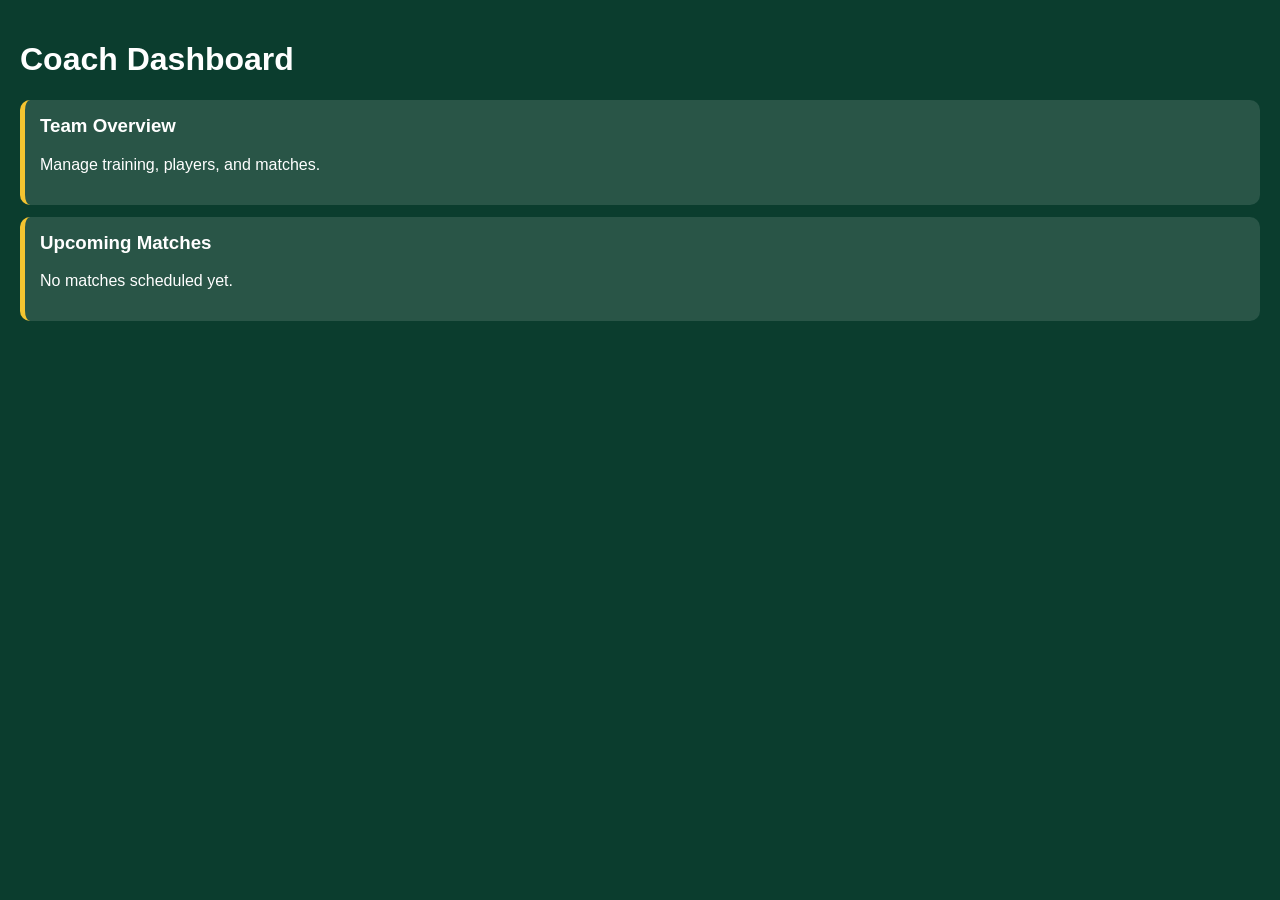
==== Sports portal/dashboard.coach.html @ 85475f56 "fix the dashboard" ====
<!DOCTYPE html>
<html>
<head>
    <title>Coach Dashboard</title>
    <link rel="stylesheet" href="styles.css">
</head>
<body>

<div class="dashboard">
    <h1>Coach Dashboard</h1>

    <div class="card">
        <h3>Team Overview</h3>
        <p>Manage training, players, and matches.</p>
    </div>

    <div class="card">
        <h3>Upcoming Matches</h3>
        <p>No matches scheduled yet.</p>
    </div>

</div>

</body>
</html>
---- Sports portal/styles.css ----
body {
    margin: 0;
    font-family: Arial, sans-serif;
    background: #0b3d2e; /* cricket field green */
    color: white;
}


.logo {
    width: 90px;
    height: auto;
    margin-bottom: 10px;
}


.login-container {
    width: 340px;
    margin: 100px auto;
    padding: 25px;
    background: rgba(255, 255, 255, 0.1);
    backdrop-filter: blur(8px);
    text-align: center;
    border-radius: 12px;
    box-shadow: 0 6px 20px rgba(0,0,0,0.3);
}

.login-container h2 {
    margin-bottom: 15px;
    color: #ffffff;
}

input, select {
    width: 90%;
    padding: 10px;
    margin: 10px 0;
    border: none;
    border-radius: 6px;
}

button {
    width: 95%;
    padding: 10px;
    background: #f4c430; /* cricket yellow */
    border: none;
    border-radius: 6px;
    font-weight: bold;
    cursor: pointer;
}

button:hover {
    background: #ffdb63;
}


.navbar {
    background: #1e3a8a; /* cricket blue */
    padding: 12px 20px;
    display: flex;
    align-items: center;
    justify-content: space-between;
}

.navbar h1 {
    margin: 0;
    font-size: 18px;
}


.dashboard {
    padding: 20px;
}

.card {
    background: rgba(255, 255, 255, 0.12);
    padding: 15px;
    margin: 12px 0;
    border-radius: 10px;
    border-left: 5px solid #f4c430; /* yellow accent */
}

.card h3 {
    margin-top: 0;
    color: #ffffff;
}


.role-badge {
    display: inline-block;
    padding: 5px 10px;
    background: #f4c430;
    color: black;
    border-radius: 5px;
    font-size: 12px;
    font-weight: bold;
}
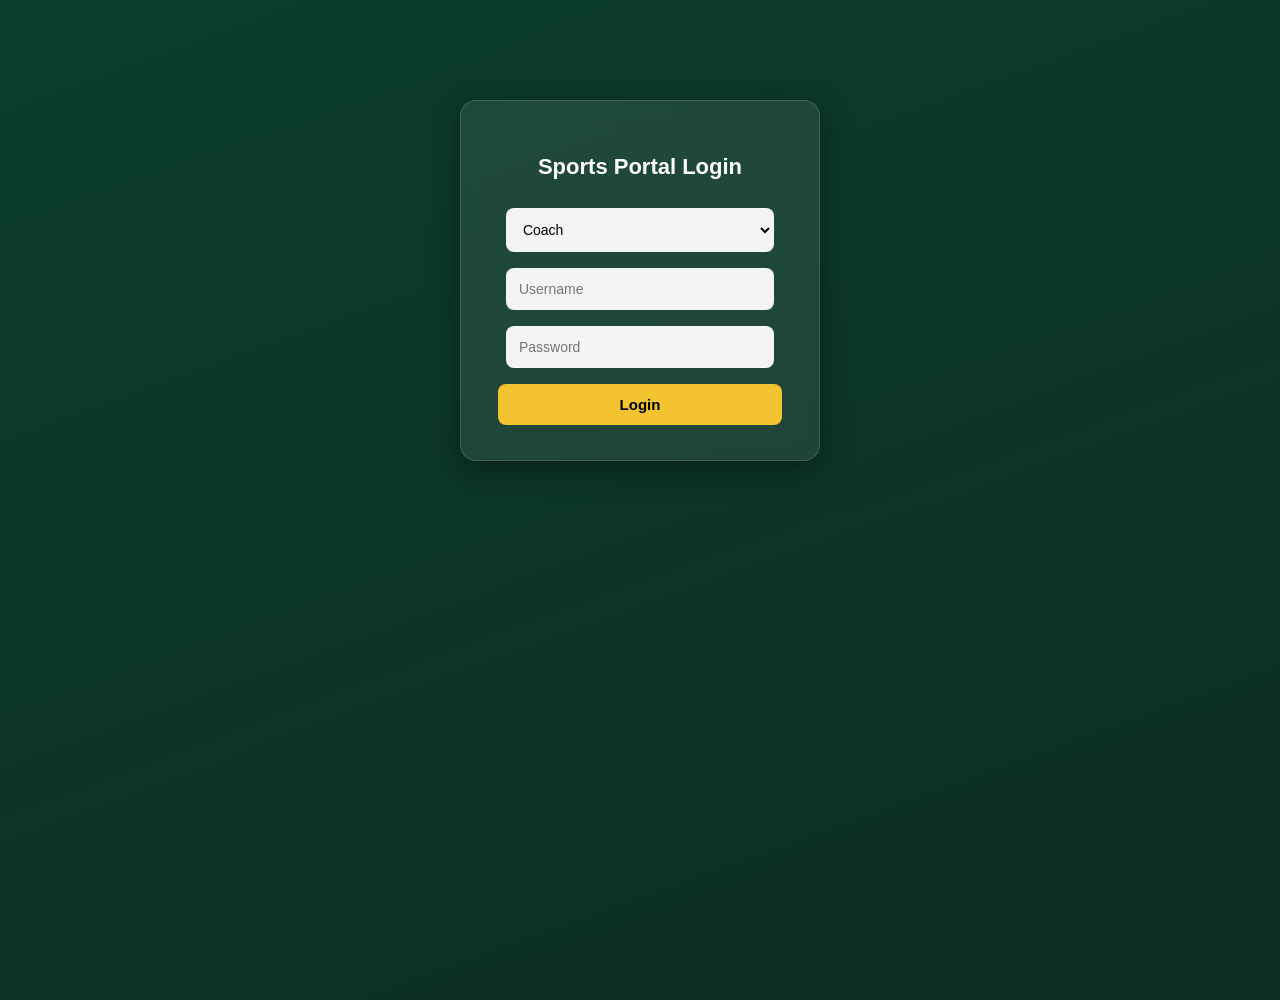
==== commit cbe7d852: "Change the dashboard for coach" ====
--- a/Sports portal/dashboard.coach.html
+++ b/Sports portal/dashboard.coach.html
@@ -6,20 +6,73 @@
 </head>
 <body>
 
+<div class="navbar">
+    <h1>🏏 Sports Portal</h1>
+    <div class="nav-right">
+        <span id="username-label"></span>
+        <span id="role-badge" class="role-badge"></span>
+        <button onclick="logout()">Logout</button>
+    </div>
+</div>
+
 <div class="dashboard">
     <h1>Coach Dashboard</h1>
 
+    <!-- Upcoming Matches -->
     <div class="card">
-        <h3>Team Overview</h3>
-        <p>Manage training, players, and matches.</p>
+        <h3>Upcoming Matches</h3>
+        <div id="matches-list"></div>
+
+        <hr style="border-color: rgba(255,255,255,0.15); margin: 16px 0;">
+
+        <h3>Add New Match</h3>
+        <input type="text" id="new-opponent" placeholder="Opponent team">
+        <input type="date" id="new-date">
+        <input type="text" id="new-venue" placeholder="Venue">
+        <button onclick="addMatch()">Add Match</button>
     </div>
 
+    <!-- Team Roster -->
     <div class="card">
-        <h3>Upcoming Matches</h3>
-        <p>No matches scheduled yet.</p>
+        <h3>Team Roster</h3>
+        <div id="roster-list"></div>
+
+        <hr style="border-color: rgba(255,255,255,0.15); margin: 16px 0;">
+
+        <h3>Add New Player</h3>
+        <input type="text" id="new-player-name" placeholder="Player name">
+        <button onclick="addPlayer()">Add Player</button>
+    </div>
+
+    <!-- Fees -->
+    <div class="card">
+        <h3>Fees Management</h3>
+        <div id="fees-list"></div>
+    </div>
+
+    <!-- Announcements -->
+    <div class="card">
+        <h3>Announcements</h3>
+        <div id="announcements-list"></div>
+
+        <hr style="border-color: rgba(255,255,255,0.15); margin: 16px 0;">
+
+        <h3>Post Announcement</h3>
+        <input type="text" id="new-announcement" placeholder="Write an announcement...">
+        <button onclick="postAnnouncement()">Post</button>
     </div>
 
 </div>
 
+<script src="script.js"></script>
+<script>
+    requireLogin("coach");
+    renderNavbar();
+    renderMatches();
+    renderRoster();
+    renderFeesCoach();
+    renderAnnouncements();
+</script>
+
 </body>
 </html>
--- a/Sports portal/styles.css
+++ b/Sports portal/styles.css
@@ -1,95 +1,173 @@
+/* ===== Base ===== */
+* {
+    box-sizing: border-box;
+}
+
 body {
     margin: 0;
-    font-family: Arial, sans-serif;
-    background: #0b3d2e; /* cricket field green */
+    font-family: 'Segoe UI', Arial, sans-serif;
+    background: linear-gradient(160deg, #0b3d2e 0%, #0d2e22 100%);
     color: white;
+    min-height: 100vh;
 }
 
-
+/* ===== Logo ===== */
 .logo {
-    width: 90px;
+    width: 100px;
     height: auto;
-    margin-bottom: 10px;
+    margin-bottom: 12px;
+    filter: drop-shadow(0 4px 8px rgba(0,0,0,0.3));
 }
 
+/* ===== Landing / Login Container ===== */
+.login-container {
+    width: 360px;
+    margin: 100px auto;
+    padding: 35px 30px;
+    background: rgba(255, 255, 255, 0.08);
+    backdrop-filter: blur(10px);
+    text-align: center;
+    border-radius: 16px;
+    border: 1px solid rgba(255, 255, 255, 0.15);
+    box-shadow: 0 8px 30px rgba(0,0,0,0.4);
+}
 
-.login-container {
-    width: 340px;
-    margin: 100px auto;
-    padding: 25px;
-    background: rgba(255, 255, 255, 0.1);
-    backdrop-filter: blur(8px);
-    text-align: center;
-    border-radius: 12px;
-    box-shadow: 0 6px 20px rgba(0,0,0,0.3);
+.login-container h1 {
+    font-size: 28px;
+    margin: 10px 0 5px;
 }
 
 .login-container h2 {
-    margin-bottom: 15px;
+    margin-bottom: 20px;
     color: #ffffff;
+    font-size: 22px;
 }
 
+.login-container p {
+    color: rgba(255,255,255,0.75);
+    margin-bottom: 20px;
+}
+
+/* ===== Inputs ===== */
 input, select {
     width: 90%;
-    padding: 10px;
-    margin: 10px 0;
-    border: none;
-    border-radius: 6px;
+    padding: 12px;
+    margin: 8px 0;
+    border: 1px solid rgba(255,255,255,0.2);
+    border-radius: 8px;
+    background: rgba(255,255,255,0.95);
+    font-size: 14px;
+    transition: box-shadow 0.2s ease, transform 0.2s ease;
 }
 
+input:focus, select:focus {
+    outline: none;
+    box-shadow: 0 0 0 3px rgba(244, 196, 48, 0.5);
+    transform: translateY(-1px);
+}
+
+/* ===== Buttons ===== */
 button {
     width: 95%;
-    padding: 10px;
-    background: #f4c430; /* cricket yellow */
+    padding: 12px;
+    background: #f4c430;
     border: none;
-    border-radius: 6px;
+    border-radius: 8px;
     font-weight: bold;
+    font-size: 15px;
     cursor: pointer;
+    margin-top: 8px;
+    transition: background 0.2s ease, transform 0.15s ease, box-shadow 0.2s ease;
 }
 
 button:hover {
     background: #ffdb63;
+    transform: translateY(-2px);
+    box-shadow: 0 6px 16px rgba(244, 196, 48, 0.35);
 }
 
+button:active {
+    transform: translateY(0);
+}
 
+/* ===== Navbar ===== */
 .navbar {
-    background: #1e3a8a; /* cricket blue */
-    padding: 12px 20px;
+    background: #1e3a8a;
+    padding: 14px 24px;
     display: flex;
     align-items: center;
     justify-content: space-between;
+    box-shadow: 0 2px 10px rgba(0,0,0,0.3);
 }
 
 .navbar h1 {
     margin: 0;
-    font-size: 18px;
+    font-size: 20px;
 }
 
-
-.dashboard {
-    padding: 20px;
+.navbar .nav-right {
+    display: flex;
+    align-items: center;
+    gap: 14px;
 }
 
+.navbar button {
+    width: auto;
+    padding: 8px 16px;
+    margin: 0;
+    font-size: 13px;
+}
+
+/* ===== Dashboard ===== */
+.dashboard {
+    padding: 30px;
+    max-width: 900px;
+    margin: 0 auto;
+}
+
+.dashboard h1 {
+    font-size: 30px;
+    margin-bottom: 24px;
+    border-bottom: 2px solid rgba(244, 196, 48, 0.4);
+    padding-bottom: 12px;
+}
+
+/* ===== Cards ===== */
 .card {
-    background: rgba(255, 255, 255, 0.12);
-    padding: 15px;
-    margin: 12px 0;
-    border-radius: 10px;
-    border-left: 5px solid #f4c430; /* yellow accent */
+    background: rgba(255, 255, 255, 0.08);
+    padding: 20px;
+    margin: 16px 0;
+    border-radius: 12px;
+    border-left: 5px solid #f4c430;
+    box-shadow: 0 4px 14px rgba(0,0,0,0.25);
+    transition: transform 0.2s ease, box-shadow 0.2s ease;
+}
+
+.card:hover {
+    transform: translateY(-3px);
+    box-shadow: 0 8px 20px rgba(0,0,0,0.35);
 }
 
 .card h3 {
     margin-top: 0;
     color: #ffffff;
+    font-size: 18px;
 }
 
+.card p {
+    color: rgba(255,255,255,0.8);
+    margin-bottom: 0;
+    line-height: 1.5;
+}
 
+/* ===== Role Badge ===== */
 .role-badge {
     display: inline-block;
-    padding: 5px 10px;
+    padding: 6px 12px;
     background: #f4c430;
-    color: black;
-    border-radius: 5px;
+    color: #1a1a1a;
+    border-radius: 20px;
     font-size: 12px;
     font-weight: bold;
+    letter-spacing: 0.5px;
 }
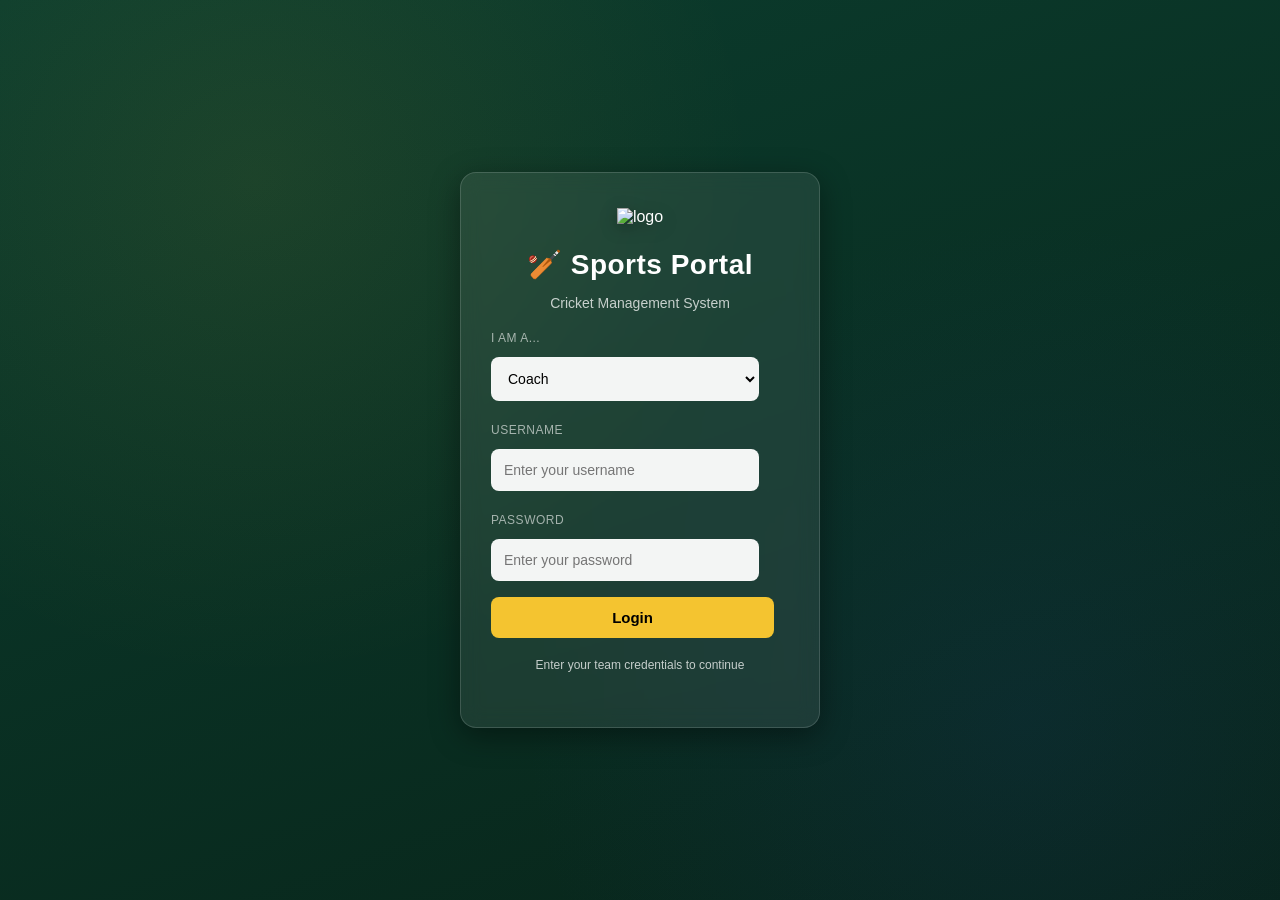
==== commit 4cda18aa: "chnage the login face" ====
--- a/Sports portal/dashboard.coach.html
+++ b/Sports portal/dashboard.coach.html
@@ -6,6 +6,7 @@
 </head>
 <body>
 
+<!-- ===== Top Bar ===== -->
 <div class="navbar">
     <h1>🏏 Sports Portal</h1>
     <div class="nav-right">
@@ -15,53 +16,126 @@
     </div>
 </div>
 
+<!-- ===== Top Tabs ===== -->
+<div class="top-tabs">
+    <button class="nav-btn" data-tab="tab-members" onclick="switchTab('tab-members')">Members</button>
+    <button class="nav-btn" data-tab="tab-photos" onclick="switchTab('tab-photos')">Photos</button>
+    <button class="nav-btn" data-tab="tab-teaminfo" onclick="switchTab('tab-teaminfo')">Team Info</button>
+    <button class="nav-btn" data-tab="tab-fees" onclick="switchTab('tab-fees')">Fees</button>
+</div>
+
 <div class="dashboard">
-    <h1>Coach Dashboard</h1>
 
-    <!-- Upcoming Matches -->
-    <div class="card">
-        <h3>Upcoming Matches</h3>
-        <div id="matches-list"></div>
-
-        <hr style="border-color: rgba(255,255,255,0.15); margin: 16px 0;">
-
-        <h3>Add New Match</h3>
-        <input type="text" id="new-opponent" placeholder="Opponent team">
-        <input type="date" id="new-date">
-        <input type="text" id="new-venue" placeholder="Venue">
-        <button onclick="addMatch()">Add Match</button>
+    <!-- ===== HOME ===== -->
+    <div id="tab-home" class="tab-panel">
+        <h1>Coach Home</h1>
+        <div class="card">
+            <h3>Team Overview</h3>
+            <p>Manage training, players, and matches from the tabs above and below.</p>
+        </div>
+        <div class="card">
+            <h3>Latest Announcements</h3>
+            <div id="announcements-list"></div>
+        </div>
     </div>
 
-    <!-- Team Roster -->
-    <div class="card">
-        <h3>Team Roster</h3>
-        <div id="roster-list"></div>
-
-        <hr style="border-color: rgba(255,255,255,0.15); margin: 16px 0;">
-
-        <h3>Add New Player</h3>
-        <input type="text" id="new-player-name" placeholder="Player name">
-        <button onclick="addPlayer()">Add Player</button>
+    <!-- ===== SCHEDULE ===== -->
+    <div id="tab-schedule" class="tab-panel" style="display:none;">
+        <h1>Schedule</h1>
+        <div class="card">
+            <h3>Upcoming Matches</h3>
+            <div id="matches-list"></div>
+            <hr>
+            <h3>Add New Match</h3>
+            <input type="text" id="new-opponent" placeholder="Opponent team">
+            <input type="date" id="new-date">
+            <input type="text" id="new-venue" placeholder="Venue">
+            <button onclick="addMatch()">Add Match</button>
+        </div>
     </div>
 
-    <!-- Fees -->
-    <div class="card">
-        <h3>Fees Management</h3>
+    <!-- ===== MESSAGES ===== -->
+    <div id="tab-messages" class="tab-panel" style="display:none;">
+        <h1>Messages</h1>
+        <div id="messages-list"></div>
+    </div>
+
+    <!-- ===== MEMBERS (coach can add/remove) ===== -->
+    <div id="tab-members" class="tab-panel" style="display:none;">
+        <h1>Members</h1>
+        <div class="card">
+            <div id="roster-list"></div>
+            <hr>
+            <h3>Add New Player</h3>
+            <input type="text" id="new-player-name" placeholder="Player name">
+            <button onclick="addPlayer()">Add Player</button>
+        </div>
+    </div>
+
+    <!-- ===== PHOTOS ===== -->
+    <div id="tab-photos" class="tab-panel" style="display:none;">
+        <h1>Photos</h1>
+        <div class="card"><p>No photos uploaded yet.</p></div>
+    </div>
+
+    <!-- ===== TEAM INFO ===== -->
+    <div id="tab-teaminfo" class="tab-panel" style="display:none;">
+        <h1>Team Info</h1>
+        <div class="card">
+            <h3>Senior Cricket Squad</h3>
+            <p>Home Ground: Central Oval</p>
+            <p>Training: Tuesdays & Thursdays, 5:30 PM</p>
+        </div>
+    </div>
+
+    <!-- ===== FEES (coach can toggle) ===== -->
+    <div id="tab-fees" class="tab-panel" style="display:none;">
+        <h1>Fees Management</h1>
         <div id="fees-list"></div>
     </div>
 
-    <!-- Announcements -->
-    <div class="card">
-        <h3>Announcements</h3>
-        <div id="announcements-list"></div>
-
-        <hr style="border-color: rgba(255,255,255,0.15); margin: 16px 0;">
-
-        <h3>Post Announcement</h3>
-        <input type="text" id="new-announcement" placeholder="Write an announcement...">
-        <button onclick="postAnnouncement()">Post</button>
+    <!-- ===== ANNOUNCEMENTS (posting lives on Home + here for convenience) ===== -->
+    <div id="tab-announcements" class="tab-panel" style="display:none;">
+        <h1>Post Announcement</h1>
+        <div class="card">
+            <input type="text" id="new-announcement" placeholder="Write an announcement...">
+            <button onclick="postAnnouncement()">Post</button>
+        </div>
     </div>
 
+    <!-- ===== PROFILE (You) ===== -->
+    <div id="tab-profile" class="tab-panel" style="display:none;">
+        <h1>Profile</h1>
+        <div class="card">
+            <h3>Coach Account</h3>
+            <p id="username-label-2"></p>
+        </div>
+        <div class="card">
+            <h3>Help & Support</h3>
+            <button onclick="switchTab('tab-help')">About, Help & Logout</button>
+        </div>
+    </div>
+
+    <!-- ===== HELP & SUPPORT ===== -->
+    <div id="tab-help" class="tab-panel" style="display:none;">
+        <h1>Help & Support</h1>
+        <div class="card">
+            <h3>About App</h3>
+            <p>Sports Portal — Cricket Management System. Built as a Year 12 Software Engineering major project.</p>
+        </div>
+        <div class="card">
+            <button onclick="logout()">Log Out</button>
+        </div>
+    </div>
+
+</div>
+
+<!-- ===== Bottom Nav ===== -->
+<div class="bottom-nav">
+    <button class="nav-btn active" data-tab="tab-home" onclick="switchTab('tab-home')">Home</button>
+    <button class="nav-btn" data-tab="tab-schedule" onclick="switchTab('tab-schedule')">Schedule</button>
+    <button class="nav-btn" data-tab="tab-messages" onclick="switchTab('tab-messages')">Messages</button>
+    <button class="nav-btn" data-tab="tab-profile" onclick="switchTab('tab-profile')">You</button>
 </div>
 
 <script src="script.js"></script>
@@ -72,6 +146,10 @@
     renderRoster();
     renderFeesCoach();
     renderAnnouncements();
+    renderMessages();
+
+    const label2 = document.getElementById("username-label-2");
+    if (label2) label2.textContent = "Username: " + localStorage.getItem("loggedInUser");
 </script>
 
 </body>
--- a/Sports portal/styles.css
+++ b/Sports portal/styles.css
@@ -170,4 +170,154 @@
     font-size: 12px;
     font-weight: bold;
     letter-spacing: 0.5px;
+}
+
+/* ===== Match items ===== */
+.match-item {
+    background: rgba(255,255,255,0.06);
+    padding: 12px;
+    border-radius: 8px;
+    margin: 8px 0;
+    line-height: 1.6;
+}
+
+/* ===== Navbar username label ===== */
+#username-label {
+    font-size: 14px;
+    color: rgba(255,255,255,0.85);
+}
+
+/* ===== Card sub-sections (inputs inside cards, e.g. Add Match / Add Player) ===== */
+.card input {
+    background: rgba(255,255,255,0.95);
+}
+
+.card hr {
+    border: none;
+    border-top: 1px solid rgba(255,255,255,0.15);
+}
+
+/* ===== Small text under announcements ===== */
+.card small {
+    display: block;
+    margin-top: 6px;
+    color: rgba(255,255,255,0.55);
+    font-size: 12px;
+}
+
+/* ===== Top Tabs ===== */
+.top-tabs {
+    display: flex;
+    background: rgba(255,255,255,0.05);
+    padding: 10px 20px;
+    gap: 10px;
+    overflow-x: auto;
+    border-bottom: 1px solid rgba(255,255,255,0.1);
+}
+
+/* ===== Bottom Nav ===== */
+.bottom-nav {
+    position: fixed;
+    bottom: 0;
+    left: 0;
+    right: 0;
+    display: flex;
+    justify-content: space-around;
+    background: #1e3a8a;
+    padding: 10px 0;
+    box-shadow: 0 -2px 10px rgba(0,0,0,0.3);
+    z-index: 100;
+}
+
+/* ===== Nav buttons (shared by top tabs + bottom nav) ===== */
+.nav-btn {
+    width: auto;
+    background: transparent;
+    color: rgba(255,255,255,0.7);
+    border: none;
+    padding: 8px 14px;
+    font-size: 13px;
+    font-weight: bold;
+    cursor: pointer;
+    border-radius: 8px;
+    margin: 0;
+    transition: background 0.2s ease, color 0.2s ease;
+}
+
+.nav-btn:hover {
+    background: rgba(255,255,255,0.1);
+    color: white;
+}
+
+.nav-btn.active {
+    background: #f4c430;
+    color: #1a1a1a;
+}
+
+/* ===== Dashboard bottom padding so content isn't hidden behind bottom nav ===== */
+.dashboard {
+    padding-bottom: 90px;
+}
+
+/* ===== Labels inside forms ===== */
+.card label {
+    display: block;
+    text-align: left;
+    font-size: 13px;
+    color: rgba(255,255,255,0.75);
+    margin-top: 10px;
+    margin-bottom: 2px;
+}
+
+/* ===== Login Page Redesign ===== */
+.login-page {
+    min-height: 100vh;
+    display: flex;
+    align-items: center;
+    justify-content: center;
+    background:
+        radial-gradient(circle at 20% 20%, rgba(244,196,48,0.08), transparent 40%),
+        radial-gradient(circle at 80% 80%, rgba(30,58,138,0.15), transparent 40%),
+        linear-gradient(160deg, #0b3d2e 0%, #082419 100%);
+    padding: 20px;
+}
+
+.login-page .login-container {
+    animation: fadeInUp 0.5s ease;
+}
+
+@keyframes fadeInUp {
+    from { opacity: 0; transform: translateY(20px); }
+    to { opacity: 1; transform: translateY(0); }
+}
+
+.login-title {
+    font-size: 26px;
+    margin: 10px 0 2px;
+    letter-spacing: 0.5px;
+}
+
+.login-subtitle {
+    color: rgba(255,255,255,0.65);
+    font-size: 14px;
+    margin-bottom: 24px;
+}
+
+.login-form {
+    text-align: left;
+}
+
+.input-label {
+    display: block;
+    font-size: 12px;
+    text-transform: uppercase;
+    letter-spacing: 0.5px;
+    color: rgba(255,255,255,0.6);
+    margin: 14px 0 4px;
+}
+
+.login-footer {
+    margin-top: 20px;
+    font-size: 12px;
+    color: rgba(255,255,255,0.45);
 }
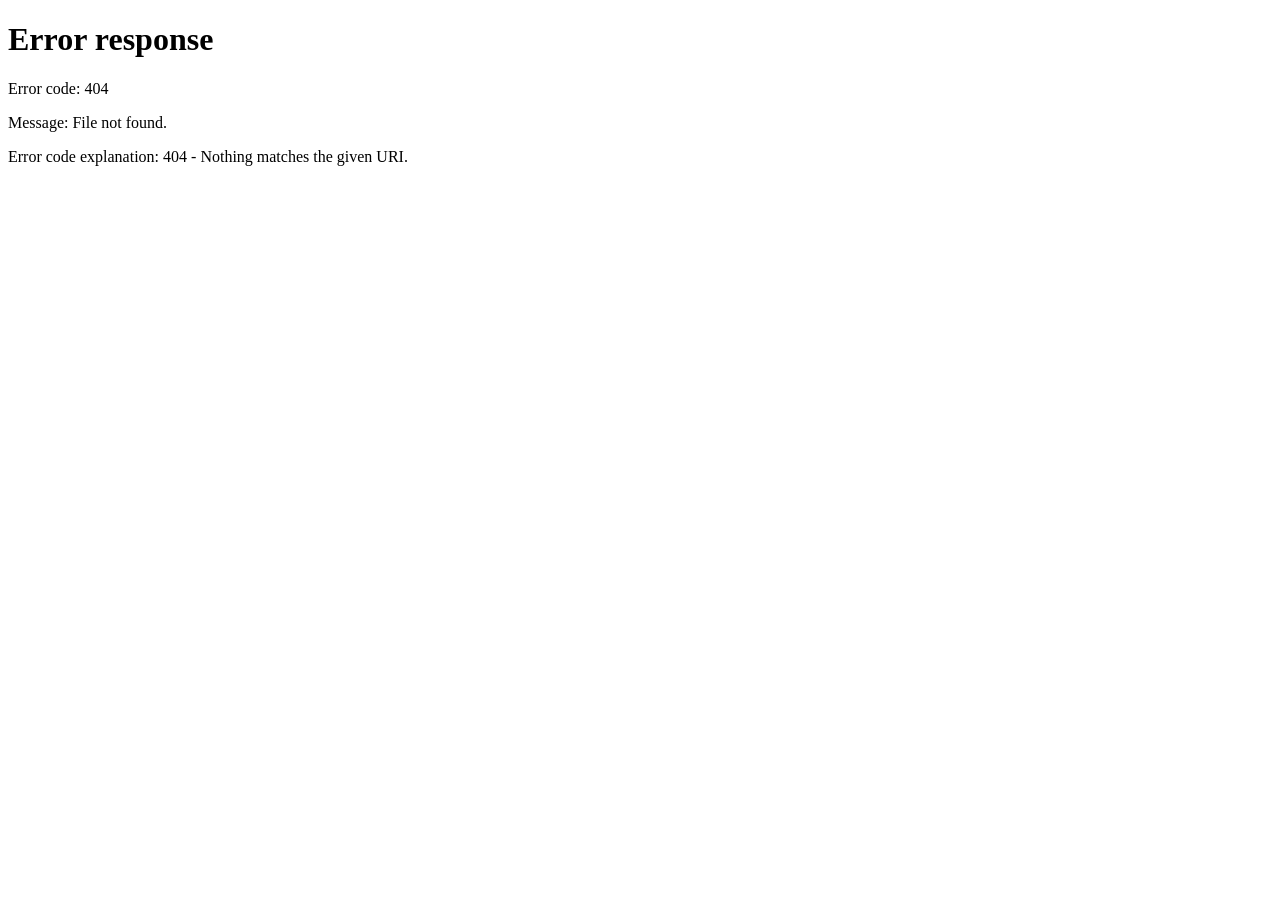
==== commit 601d5eb0: "added the image feature" ====
--- a/Sports portal/dashboard.coach.html
+++ b/Sports portal/dashboard.coach.html
@@ -72,11 +72,17 @@
         </div>
     </div>
 
-    <!-- ===== PHOTOS ===== -->
-    <div id="tab-photos" class="tab-panel" style="display:none;">
-        <h1>Photos</h1>
-        <div class="card"><p>No photos uploaded yet.</p></div>
+   <!-- ===== PHOTOS ===== -->
+<div id="tab-photos" class="tab-panel" style="display:none;">
+    <h1>Photos</h1>
+    <div class="card">
+        <h3>Upload New Photo</h3>
+        <input type="file" id="photo-file" accept="image/*">
+        <input type="text" id="photo-caption" placeholder="Caption (optional)">
+        <button onclick="uploadPhoto()">Upload</button>
     </div>
+    <div id="photos-grid" class="photos-grid"></div>
+</div>
 
     <!-- ===== TEAM INFO ===== -->
     <div id="tab-teaminfo" class="tab-panel" style="display:none;">
--- a/Sports portal/styles.css
+++ b/Sports portal/styles.css
@@ -6,84 +6,258 @@
 body {
     margin: 0;
     font-family: 'Segoe UI', Arial, sans-serif;
-    background: linear-gradient(160deg, #0b3d2e 0%, #0d2e22 100%);
-    color: white;
+    color: #1a1a2e;
     min-height: 100vh;
+    position: relative;
+    overflow-x: hidden;
+    background-color: #f4f6f9;
+    background-image: radial-gradient(circle, #d1d5db 1px, transparent 1px);
+    background-size: 24px 24px;
+}
+
+body::before,
+body::after {
+    content: "";
+    position: fixed;
+    border-radius: 50%;
+    filter: blur(80px);
+    z-index: -1;
+    opacity: 0.35;
+}
+
+body::before {
+    width: 420px;
+    height: 420px;
+    background: #86efac;
+    top: -100px;
+    left: -100px;
+}
+
+body::after {
+    width: 500px;
+    height: 500px;
+    background: #fcd34d;
+    bottom: -150px;
+    right: -150px;
+}
+
+.navbar, .top-tabs, .bottom-nav, .card, .login-container {
+    position: relative;
+    z-index: 1;
+}
+
+h1, h2, h3 {
+    font-family: 'Segoe UI', Arial, sans-serif;
 }
 
 /* ===== Logo ===== */
 .logo {
-    width: 100px;
+    width: 90px;
     height: auto;
     margin-bottom: 12px;
-    filter: drop-shadow(0 4px 8px rgba(0,0,0,0.3));
-}
-
-/* ===== Landing / Login Container ===== */
+}
+
+/* ===== Split Login Page ===== */
+.split-page {
+    display: flex;
+    min-height: 100vh;
+    width: 100%;
+}
+
+.split-brand {
+    flex: 1;
+    position: relative;
+    overflow: hidden;
+    display: flex;
+    align-items: center;
+    justify-content: center;
+    background: linear-gradient(135deg, #166534 0%, #22c55e 60%, #4ade80 100%);
+    padding: 40px;
+}
+
+.brand-content {
+    position: relative;
+    z-index: 2;
+    text-align: center;
+    color: white;
+    max-width: 340px;
+}
+
+.brand-content .logo {
+    filter: brightness(0) invert(1);
+    margin-bottom: 16px;
+}
+
+.brand-title {
+    font-size: 30px;
+    margin: 0 0 12px;
+}
+
+.brand-tagline {
+    font-size: 15px;
+    color: rgba(255,255,255,0.85);
+    line-height: 1.6;
+}
+
+.brand-blob {
+    position: absolute;
+    border-radius: 50%;
+    filter: blur(60px);
+    opacity: 0.4;
+    z-index: 1;
+    animation: float 8s ease-in-out infinite;
+}
+
+.blob1 {
+    width: 300px;
+    height: 300px;
+    background: #fcd34d;
+    top: -60px;
+    right: -60px;
+}
+
+.blob2 {
+    width: 260px;
+    height: 260px;
+    background: #86efac;
+    bottom: -60px;
+    left: -60px;
+    animation-delay: 2s;
+}
+
+@keyframes float {
+    0%, 100% { transform: translateY(0); }
+    50% { transform: translateY(-20px); }
+}
+
+.split-form {
+    flex: 1;
+    display: flex;
+    align-items: center;
+    justify-content: center;
+    background: #ffffff;
+    padding: 40px 20px;
+}
+
+.split-form .login-container {
+    width: 100%;
+    max-width: 360px;
+    box-shadow: none;
+    padding: 0;
+    animation: fadeInUp 0.5s ease;
+}
+
+@media (max-width: 800px) {
+    .split-page {
+        flex-direction: column;
+    }
+    .split-brand {
+        min-height: 260px;
+        padding: 30px;
+    }
+    .split-form {
+        padding: 30px 20px;
+    }
+}
+
+/* ===== Login Container (shared / index.html) ===== */
 .login-container {
     width: 360px;
-    margin: 100px auto;
-    padding: 35px 30px;
-    background: rgba(255, 255, 255, 0.08);
-    backdrop-filter: blur(10px);
+    padding: 40px 32px;
+    background: #ffffff;
     text-align: center;
-    border-radius: 16px;
-    border: 1px solid rgba(255, 255, 255, 0.15);
-    box-shadow: 0 8px 30px rgba(0,0,0,0.4);
+    border-radius: 20px;
+    box-shadow: 0 10px 40px rgba(34, 197, 94, 0.12);
+    animation: fadeInUp 0.5s ease;
+}
+
+@keyframes fadeInUp {
+    from { opacity: 0; transform: translateY(16px); }
+    to { opacity: 1; transform: translateY(0); }
+}
+
+.login-title {
+    font-size: 26px;
+    margin: 10px 0 2px;
+    color: #166534;
+}
+
+.login-subtitle {
+    color: #6b7280;
+    font-size: 14px;
+    margin-bottom: 24px;
+}
+
+.login-form {
+    text-align: left;
+}
+
+.input-label {
+    display: block;
+    font-size: 12px;
+    text-transform: uppercase;
+    letter-spacing: 0.5px;
+    color: #6b7280;
+    margin: 14px 0 4px;
+    font-weight: 600;
+}
+
+.login-footer {
+    margin-top: 20px;
+    font-size: 12px;
+    color: #9ca3af;
 }
 
 .login-container h1 {
-    font-size: 28px;
+    font-size: 26px;
+    color: #166534;
     margin: 10px 0 5px;
 }
 
-.login-container h2 {
-    margin-bottom: 20px;
-    color: #ffffff;
-    font-size: 22px;
-}
-
 .login-container p {
-    color: rgba(255,255,255,0.75);
+    color: #6b7280;
     margin-bottom: 20px;
 }
 
 /* ===== Inputs ===== */
 input, select {
-    width: 90%;
-    padding: 12px;
-    margin: 8px 0;
-    border: 1px solid rgba(255,255,255,0.2);
-    border-radius: 8px;
-    background: rgba(255,255,255,0.95);
+    width: 100%;
+    padding: 12px 14px;
+    margin: 4px 0;
+    border: 1.5px solid #e5e7eb;
+    border-radius: 10px;
+    background: #f9fafb;
     font-size: 14px;
-    transition: box-shadow 0.2s ease, transform 0.2s ease;
+    color: #1a1a2e;
+    transition: border-color 0.2s ease, box-shadow 0.2s ease;
 }
 
 input:focus, select:focus {
     outline: none;
-    box-shadow: 0 0 0 3px rgba(244, 196, 48, 0.5);
-    transform: translateY(-1px);
+    border-color: #22c55e;
+    box-shadow: 0 0 0 3px rgba(34, 197, 94, 0.15);
+    background: #ffffff;
 }
 
 /* ===== Buttons ===== */
 button {
-    width: 95%;
-    padding: 12px;
-    background: #f4c430;
+    width: 100%;
+    padding: 13px;
+    background: #22c55e;
+    color: #ffffff;
     border: none;
-    border-radius: 8px;
-    font-weight: bold;
+    border-radius: 10px;
+    font-weight: 600;
     font-size: 15px;
     cursor: pointer;
-    margin-top: 8px;
+    margin-top: 14px;
     transition: background 0.2s ease, transform 0.15s ease, box-shadow 0.2s ease;
 }
 
 button:hover {
-    background: #ffdb63;
-    transform: translateY(-2px);
-    box-shadow: 0 6px 16px rgba(244, 196, 48, 0.35);
+    background: #16a34a;
+    transform: translateY(-1px);
+    box-shadow: 0 6px 16px rgba(34, 197, 94, 0.25);
 }
 
 button:active {
@@ -92,17 +266,19 @@
 
 /* ===== Navbar ===== */
 .navbar {
-    background: #1e3a8a;
+    background: #ffffff;
     padding: 14px 24px;
     display: flex;
     align-items: center;
     justify-content: space-between;
-    box-shadow: 0 2px 10px rgba(0,0,0,0.3);
+    box-shadow: 0 1px 3px rgba(0,0,0,0.06);
+    border-bottom: 1px solid #eef0f3;
 }
 
 .navbar h1 {
     margin: 0;
-    font-size: 20px;
+    font-size: 19px;
+    color: #166534;
 }
 
 .navbar .nav-right {
@@ -116,103 +292,29 @@
     padding: 8px 16px;
     margin: 0;
     font-size: 13px;
-}
-
-/* ===== Dashboard ===== */
-.dashboard {
-    padding: 30px;
-    max-width: 900px;
-    margin: 0 auto;
-}
-
-.dashboard h1 {
-    font-size: 30px;
-    margin-bottom: 24px;
-    border-bottom: 2px solid rgba(244, 196, 48, 0.4);
-    padding-bottom: 12px;
-}
-
-/* ===== Cards ===== */
-.card {
-    background: rgba(255, 255, 255, 0.08);
-    padding: 20px;
-    margin: 16px 0;
-    border-radius: 12px;
-    border-left: 5px solid #f4c430;
-    box-shadow: 0 4px 14px rgba(0,0,0,0.25);
-    transition: transform 0.2s ease, box-shadow 0.2s ease;
-}
-
-.card:hover {
-    transform: translateY(-3px);
-    box-shadow: 0 8px 20px rgba(0,0,0,0.35);
-}
-
-.card h3 {
-    margin-top: 0;
-    color: #ffffff;
-    font-size: 18px;
-}
-
-.card p {
-    color: rgba(255,255,255,0.8);
-    margin-bottom: 0;
-    line-height: 1.5;
-}
-
-/* ===== Role Badge ===== */
-.role-badge {
-    display: inline-block;
-    padding: 6px 12px;
-    background: #f4c430;
-    color: #1a1a1a;
-    border-radius: 20px;
-    font-size: 12px;
-    font-weight: bold;
-    letter-spacing: 0.5px;
-}
-
-/* ===== Match items ===== */
-.match-item {
-    background: rgba(255,255,255,0.06);
-    padding: 12px;
-    border-radius: 8px;
-    margin: 8px 0;
-    line-height: 1.6;
-}
-
-/* ===== Navbar username label ===== */
+    background: #f3f4f6;
+    color: #374151;
+}
+
+.navbar button:hover {
+    background: #e5e7eb;
+    box-shadow: none;
+    transform: none;
+}
+
 #username-label {
     font-size: 14px;
-    color: rgba(255,255,255,0.85);
-}
-
-/* ===== Card sub-sections (inputs inside cards, e.g. Add Match / Add Player) ===== */
-.card input {
-    background: rgba(255,255,255,0.95);
-}
-
-.card hr {
-    border: none;
-    border-top: 1px solid rgba(255,255,255,0.15);
-}
-
-/* ===== Small text under announcements ===== */
-.card small {
-    display: block;
-    margin-top: 6px;
-    color: rgba(255,255,255,0.55);
-    font-size: 12px;
+    color: #6b7280;
 }
 
 /* ===== Top Tabs ===== */
 .top-tabs {
     display: flex;
-    background: rgba(255,255,255,0.05);
+    background: #ffffff;
     padding: 10px 20px;
-    gap: 10px;
+    gap: 8px;
     overflow-x: auto;
-    border-bottom: 1px solid rgba(255,255,255,0.1);
+    border-bottom: 1px solid #eef0f3;
 }
 
 /* ===== Bottom Nav ===== */
@@ -223,21 +325,22 @@
     right: 0;
     display: flex;
     justify-content: space-around;
-    background: #1e3a8a;
+    background: #ffffff;
     padding: 10px 0;
-    box-shadow: 0 -2px 10px rgba(0,0,0,0.3);
+    box-shadow: 0 -2px 12px rgba(0,0,0,0.06);
+    border-top: 1px solid #eef0f3;
     z-index: 100;
 }
 
-/* ===== Nav buttons (shared by top tabs + bottom nav) ===== */
+/* ===== Nav buttons ===== */
 .nav-btn {
     width: auto;
     background: transparent;
-    color: rgba(255,255,255,0.7);
+    color: #6b7280;
     border: none;
     padding: 8px 14px;
     font-size: 13px;
-    font-weight: bold;
+    font-weight: 600;
     cursor: pointer;
     border-radius: 8px;
     margin: 0;
@@ -245,79 +348,139 @@
 }
 
 .nav-btn:hover {
-    background: rgba(255,255,255,0.1);
-    color: white;
+    background: #ecfdf5;
+    color: #16a34a;
+    transform: none;
+    box-shadow: none;
 }
 
 .nav-btn.active {
-    background: #f4c430;
-    color: #1a1a1a;
-}
-
-/* ===== Dashboard bottom padding so content isn't hidden behind bottom nav ===== */
+    background: #22c55e;
+    color: #ffffff;
+}
+
+/* ===== Dashboard ===== */
 .dashboard {
+    padding: 24px;
     padding-bottom: 90px;
-}
-
-/* ===== Labels inside forms ===== */
+    max-width: 900px;
+    margin: 0 auto;
+}
+
+.dashboard h1 {
+    font-size: 26px;
+    margin-bottom: 20px;
+    color: #1a1a2e;
+}
+
+/* ===== Cards ===== */
+.card {
+    background: #ffffff;
+    padding: 20px;
+    margin: 14px 0;
+    border-radius: 14px;
+    border-left: 4px solid #22c55e;
+    box-shadow: 0 2px 10px rgba(0,0,0,0.05);
+    transition: transform 0.15s ease, box-shadow 0.15s ease;
+}
+
+.card:hover {
+    transform: translateY(-2px);
+    box-shadow: 0 6px 20px rgba(0,0,0,0.08);
+}
+
+.card h3 {
+    margin-top: 0;
+    color: #1a1a2e;
+    font-size: 17px;
+}
+
+.card p {
+    color: #4b5563;
+    margin-bottom: 0;
+    line-height: 1.5;
+}
+
 .card label {
     display: block;
     text-align: left;
+    font-size: 12px;
+    color: #6b7280;
+    margin-top: 12px;
+    margin-bottom: 2px;
+    font-weight: 600;
+    text-transform: uppercase;
+}
+
+.card hr {
+    border: none;
+    border-top: 1px solid #eef0f3;
+    margin: 16px 0;
+}
+
+.card small {
+    display: block;
+    margin-top: 6px;
+    color: #9ca3af;
+    font-size: 12px;
+}
+
+/* ===== Match items ===== */
+.match-item {
+    background: #f9fafb;
+    padding: 14px;
+    border-radius: 10px;
+    margin: 8px 0;
+    line-height: 1.6;
+    border: 1px solid #eef0f3;
+}
+
+/* ===== Role Badge ===== */
+.role-badge {
+    display: inline-block;
+    padding: 5px 12px;
+    background: #ecfdf5;
+    color: #16a34a;
+    border-radius: 20px;
+    font-size: 12px;
+    font-weight: 700;
+    letter-spacing: 0.3px;
+}
+
+/* ===== Photos Grid ===== */
+.photos-grid {
+    display: grid;
+    grid-template-columns: repeat(auto-fill, minmax(180px, 1fr));
+    gap: 14px;
+    margin-top: 10px;
+}
+
+.photo-card {
+    background: #ffffff;
+    border-radius: 12px;
+    overflow: hidden;
+    box-shadow: 0 2px 8px rgba(0,0,0,0.06);
+    border: 1px solid #eef0f3;
+}
+
+.photo-card img {
+    width: 100%;
+    height: 130px;
+    object-fit: cover;
+    display: block;
+}
+
+.photo-card p {
+    padding: 8px 10px 0;
+    margin: 0;
     font-size: 13px;
-    color: rgba(255,255,255,0.75);
-    margin-top: 10px;
-    margin-bottom: 2px;
-}
-
-/* ===== Login Page Redesign ===== */
-.login-page {
-    min-height: 100vh;
-    display: flex;
-    align-items: center;
-    justify-content: center;
-    background:
-        radial-gradient(circle at 20% 20%, rgba(244,196,48,0.08), transparent 40%),
-        radial-gradient(circle at 80% 80%, rgba(30,58,138,0.15), transparent 40%),
-        linear-gradient(160deg, #0b3d2e 0%, #082419 100%);
-    padding: 20px;
-}
-
-.login-page .login-container {
-    animation: fadeInUp 0.5s ease;
-}
-
-@keyframes fadeInUp {
-    from { opacity: 0; transform: translateY(20px); }
-    to { opacity: 1; transform: translateY(0); }
-}
-
-.login-title {
-    font-size: 26px;
-    margin: 10px 0 2px;
-    letter-spacing: 0.5px;
-}
-
-.login-subtitle {
-    color: rgba(255,255,255,0.65);
-    font-size: 14px;
-    margin-bottom: 24px;
-}
-
-.login-form {
-    text-align: left;
-}
-
-.input-label {
+    font-weight: 600;
+    color: #1a1a2e;
+}
+
+.photo-card small {
     display: block;
-    font-size: 12px;
-    text-transform: uppercase;
-    letter-spacing: 0.5px;
-    color: rgba(255,255,255,0.6);
-    margin: 14px 0 4px;
-}
-
-.login-footer {
-    margin-top: 20px;
-    font-size: 12px;
-    color: rgba(255,255,255,0.45);
+    padding: 2px 10px 10px;
+    color: #9ca3af;
+    font-size: 11px;
 }
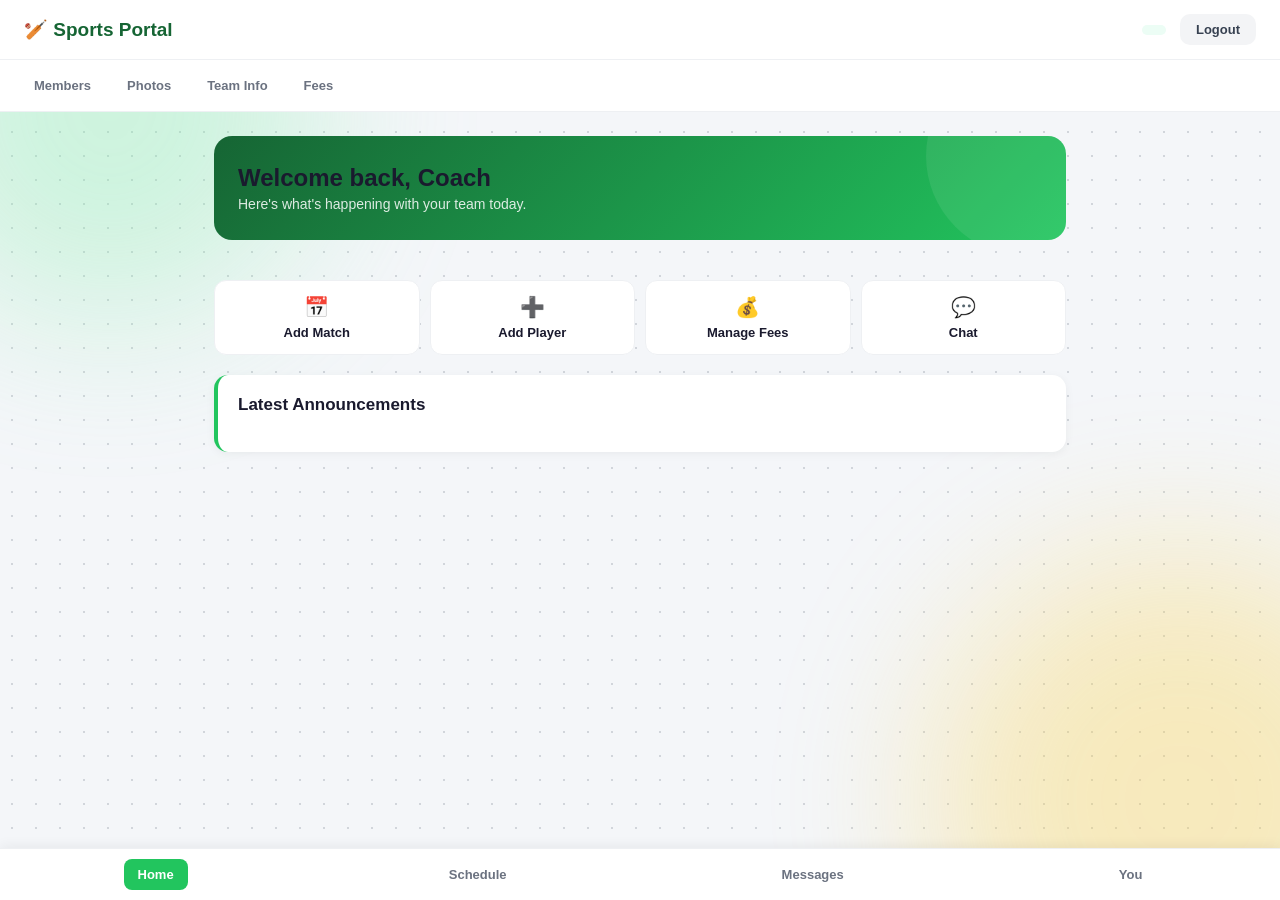
==== commit 14c3161a: "fix index.html" ====
--- a/Sports portal/dashboard.coach.html
+++ b/Sports portal/dashboard.coach.html
@@ -26,18 +26,38 @@
 
 <div class="dashboard">
 
-    <!-- ===== HOME ===== -->
-    <div id="tab-home" class="tab-panel">
-        <h1>Coach Home</h1>
-        <div class="card">
-            <h3>Team Overview</h3>
-            <p>Manage training, players, and matches from the tabs above and below.</p>
-        </div>
-        <div class="card">
-            <h3>Latest Announcements</h3>
-            <div id="announcements-list"></div>
-        </div>
-    </div>
+   <div id="tab-home" class="tab-panel">
+    <div class="home-hero">
+        <h1 id="hero-greeting">Welcome back, Coach</h1>
+        <p>Here's what's happening with your team today.</p>
+    </div>
+
+    <div class="stats-grid" id="team-overview-stats"></div>
+
+    <div class="quick-actions">
+        <div class="quick-action-btn" onclick="switchTab('tab-schedule')">
+            <span class="quick-action-icon">📅</span>
+            Add Match
+        </div>
+        <div class="quick-action-btn" onclick="switchTab('tab-members')">
+            <span class="quick-action-icon">➕</span>
+            Add Player
+        </div>
+        <div class="quick-action-btn" onclick="switchTab('tab-fees')">
+            <span class="quick-action-icon">💰</span>
+            Manage Fees
+        </div>
+        <div class="quick-action-btn" onclick="switchTab('tab-messages')">
+            <span class="quick-action-icon">💬</span>
+            Chat
+        </div>
+    </div>
+
+    <div class="card announcement-feed">
+        <h3>Latest Announcements</h3>
+        <div id="home-announcements"></div>
+    </div>
+</div>
 
     <!-- ===== SCHEDULE ===== -->
     <div id="tab-schedule" class="tab-panel" style="display:none;">
@@ -153,10 +173,40 @@
     renderFeesCoach();
     renderAnnouncements();
     renderMessages();
+    renderStaffAdmin();
 
     const label2 = document.getElementById("username-label-2");
     if (label2) label2.textContent = "Username: " + localStorage.getItem("loggedInUser");
 </script>
 
-</body>
-</html>+<div id="tab-admin" class="tab-panel" style="display:none;">
+    <h1>Admin</h1>
+    <div class="card">
+        <h3>Staff / Coaches</h3>
+        <div id="admin-staff-accounts"></div>
+        <hr>
+        <h3>Add Staff Member</h3>
+        <input type="text" id="new-staff-name" placeholder="Full name">
+        <input type="text" id="new-staff-username" placeholder="Username">
+        <input type="text" id="new-staff-password" placeholder="Password (min 6 chars)">
+        <select id="new-staff-position">
+            <option>Head Coach</option>
+            <option>Assistant Coach</option>
+            <option>Team Manager</option>
+            <option>Physio/Trainer</option>
+        </select>
+        <button onclick="addStaffMember()">Add Staff</button>
+    </div>
+    <div class="card">
+        <h3>Player Accounts</h3>
+        <div id="admin-player-accounts"></div>
+    </div>
+    <div class="card">
+        <h3>Parent Accounts</h3>
+        <div id="admin-parent-accounts"></div>
+    </div>
+    <div class="card">
+        <h3>Login Audit Log</h3>
+        <div id="audit-log-list"></div>
+    </div>
+</div>
--- a/Sports portal/styles.css
+++ b/Sports portal/styles.css
@@ -483,4 +483,151 @@
     padding: 2px 10px 10px;
     color: #9ca3af;
     font-size: 11px;
-}+}
+
+/* ===== Home Hero Banner ===== */
+.home-hero {
+    background: linear-gradient(135deg, #166534 0%, #22c55e 100%);
+    border-radius: 18px;
+    padding: 28px 24px;
+    color: white;
+    margin-bottom: 20px;
+    position: relative;
+    overflow: hidden;
+}
+
+.home-hero::after {
+    content: "";
+    position: absolute;
+    width: 200px;
+    height: 200px;
+    background: rgba(255,255,255,0.08);
+    border-radius: 50%;
+    top: -80px;
+    right: -60px;
+}
+
+.home-hero h1 {
+    margin: 0 0 4px;
+    font-size: 24px;
+    position: relative;
+    z-index: 1;
+}
+
+.home-hero p {
+    margin: 0;
+    color: rgba(255,255,255,0.85);
+    font-size: 14px;
+    position: relative;
+    z-index: 1;
+}
+
+/* ===== Colorful Stat Cards ===== */
+.stats-grid {
+    display: grid;
+    grid-template-columns: repeat(auto-fit, minmax(130px, 1fr));
+    gap: 12px;
+    margin-bottom: 20px;
+}
+
+.stat-card {
+    background: #ffffff;
+    border-radius: 14px;
+    padding: 18px 14px;
+    text-align: center;
+    box-shadow: 0 3px 12px rgba(0,0,0,0.06);
+    border-top: none;
+    transition: transform 0.15s ease;
+}
+
+.stat-card:hover {
+    transform: translateY(-3px);
+}
+
+.stat-icon {
+    font-size: 22px;
+    margin-bottom: 6px;
+}
+
+.stat-number {
+    font-size: 24px;
+    font-weight: 800;
+    color: #1a1a2e;
+}
+
+.stat-label {
+    font-size: 11px;
+    color: #6b7280;
+    text-transform: uppercase;
+    letter-spacing: 0.4px;
+    margin-top: 2px;
+}
+
+.stat-card.c-green { border-bottom: 3px solid #22c55e; }
+.stat-card.c-blue { border-bottom: 3px solid #3b82f6; }
+.stat-card.c-gold { border-bottom: 3px solid #f4c430; }
+.stat-card.c-red { border-bottom: 3px solid #ef4444; }
+
+/* ===== Quick Actions ===== */
+.quick-actions {
+    display: flex;
+    gap: 10px;
+    margin-bottom: 20px;
+    flex-wrap: wrap;
+}
+
+.quick-action-btn {
+    flex: 1;
+    min-width: 130px;
+    background: #ffffff;
+    border: 1px solid #eef0f3;
+    border-radius: 12px;
+    padding: 14px;
+    text-align: center;
+    cursor: pointer;
+    transition: all 0.15s ease;
+    color: #1a1a2e;
+    font-weight: 600;
+    font-size: 13px;
+}
+
+.quick-action-btn:hover {
+    background: #ecfdf5;
+    border-color: #22c55e;
+    transform: translateY(-2px);
+}
+
+.quick-action-icon {
+    font-size: 20px;
+    display: block;
+    margin-bottom: 6px;
+}
+
+/* ===== Announcement feed items ===== */
+.announcement-feed .card {
+    border-left: 3px solid #f4c430;
+}
+
+.grade-badge {
+    display: inline-block;
+    background: #eef2ff;
+    color: #3b82f6;
+    padding: 2px 8px;
+    border-radius: 10px;
+    font-size: 11px;
+    font-weight: 700;
+    margin-left: 6px;
+}
+
+.filter-bar {
+    display: flex;
+    gap: 10px;
+    margin-bottom: 14px;
+    flex-wrap: wrap;
+}
+
+.filter-bar input, .filter-bar select {
+    margin: 0;
+    flex: 1;
+    min-width: 140px;
+}
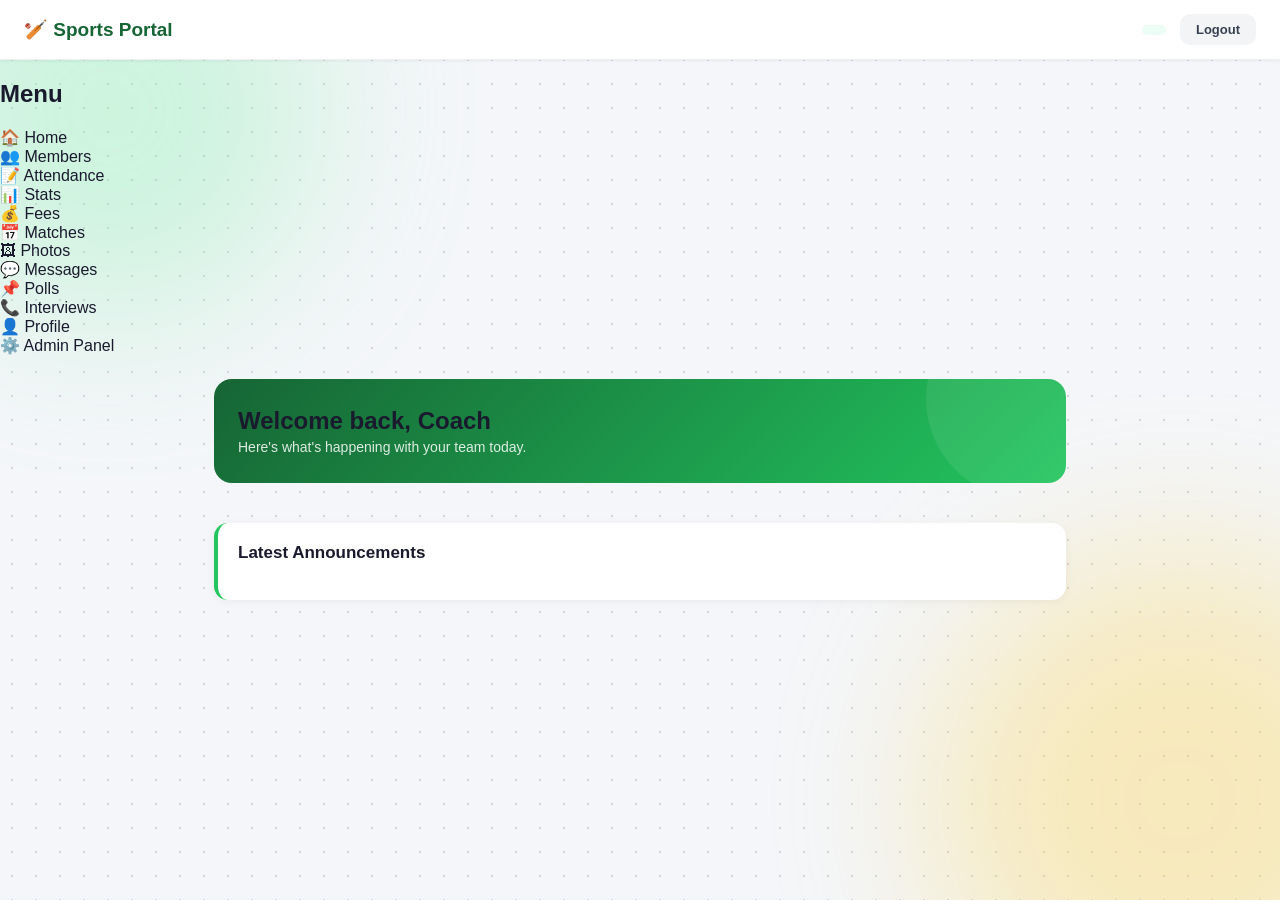
==== commit 4df41595: "add some new features to coach dashboard" ====
--- a/Sports portal/dashboard.coach.html
+++ b/Sports portal/dashboard.coach.html
@@ -6,7 +6,7 @@
 </head>
 <body>
 
-<!-- ===== Top Bar ===== -->
+<!-- ===== NAVBAR ===== -->
 <div class="navbar">
     <h1>🏏 Sports Portal</h1>
     <div class="nav-right">
@@ -16,50 +16,94 @@
     </div>
 </div>
 
-<!-- ===== Top Tabs ===== -->
-<div class="top-tabs">
-    <button class="nav-btn" data-tab="tab-members" onclick="switchTab('tab-members')">Members</button>
-    <button class="nav-btn" data-tab="tab-photos" onclick="switchTab('tab-photos')">Photos</button>
-    <button class="nav-btn" data-tab="tab-teaminfo" onclick="switchTab('tab-teaminfo')">Team Info</button>
-    <button class="nav-btn" data-tab="tab-fees" onclick="switchTab('tab-fees')">Fees</button>
+<!-- ===== UNIFIED SIDE MENU ===== -->
+<div class="side-menu">
+    <h2>Menu</h2>
+
+    <div class="menu-item" data-role="all" onclick="switchTab('tab-home')">🏠 Home</div>
+    <div class="menu-item" data-role="coach,admin" onclick="switchTab('tab-members')">👥 Members</div>
+    <div class="menu-item" data-role="coach,admin" onclick="switchTab('tab-attendance')">📝 Attendance</div>
+    <div class="menu-item" data-role="coach,player,parent" onclick="switchTab('tab-stats')">📊 Stats</div>
+    <div class="menu-item" data-role="coach,admin,parent,player" onclick="switchTab('tab-fees')">💰 Fees</div>
+    <div class="menu-item" data-role="coach,admin,parent,player" onclick="switchTab('tab-schedule')">📅 Matches</div>
+    <div class="menu-item" data-role="coach,admin,parent,player" onclick="switchTab('tab-photos')">🖼 Photos</div>
+    <div class="menu-item" data-role="coach,player" onclick="switchTab('tab-messages')">💬 Messages</div>
+    <div class="menu-item" data-role="coach,player,parent" onclick="switchTab('tab-polls')">📌 Polls</div>
+    <div class="menu-item" data-role="parent" onclick="switchTab('tab-interviews')">📞 Interviews</div>
+    <div class="menu-item" data-role="all" onclick="switchTab('tab-profile')">👤 Profile</div>
+    <div class="menu-item" data-role="admin" onclick="switchTab('tab-admin')">⚙️ Admin Panel</div>
 </div>
 
+<!-- ===== MAIN DASHBOARD CONTENT ===== -->
 <div class="dashboard">
 
-   <div id="tab-home" class="tab-panel">
-    <div class="home-hero">
-        <h1 id="hero-greeting">Welcome back, Coach</h1>
-        <p>Here's what's happening with your team today.</p>
-    </div>
-
-    <div class="stats-grid" id="team-overview-stats"></div>
-
-    <div class="quick-actions">
-        <div class="quick-action-btn" onclick="switchTab('tab-schedule')">
-            <span class="quick-action-icon">📅</span>
-            Add Match
-        </div>
-        <div class="quick-action-btn" onclick="switchTab('tab-members')">
-            <span class="quick-action-icon">➕</span>
-            Add Player
-        </div>
-        <div class="quick-action-btn" onclick="switchTab('tab-fees')">
-            <span class="quick-action-icon">💰</span>
-            Manage Fees
-        </div>
-        <div class="quick-action-btn" onclick="switchTab('tab-messages')">
-            <span class="quick-action-icon">💬</span>
-            Chat
-        </div>
-    </div>
-
-    <div class="card announcement-feed">
-        <h3>Latest Announcements</h3>
-        <div id="home-announcements"></div>
-    </div>
-</div>
-
-    <!-- ===== SCHEDULE ===== -->
+    <!-- ===== HOME ===== -->
+    <div id="tab-home" class="tab-panel">
+        <div class="home-hero">
+            <h1 id="hero-greeting">Welcome back, Coach</h1>
+            <p>Here's what's happening with your team today.</p>
+        </div>
+
+        <div class="stats-grid" id="team-overview-stats"></div>
+
+        <div class="card announcement-feed">
+            <h3>Latest Announcements</h3>
+            <div id="home-announcements"></div>
+        </div>
+    </div>
+
+    <!-- ===== MEMBERS ===== -->
+    <div id="tab-members" class="tab-panel" style="display:none;">
+        <h1>Members</h1>
+        <div class="card">
+            <input type="text" id="member-search" placeholder="Search by name..." oninput="renderRosterFiltered()">
+            <select id="member-grade-filter" onchange="renderRosterFiltered()">
+                <option value="all">All Grades</option>
+                <option value="1">Grade 1</option>
+                <option value="2">Grade 2</option>
+                <option value="3">Grade 3</option>
+                <option value="4">Grade 4</option>
+                <option value="5">Grade 5</option>
+                <option value="6">Grade 6</option>
+            </select>
+
+            <div id="roster-list"></div>
+
+            <hr>
+            <h3>Add New Player</h3>
+            <input type="text" id="new-player-name" placeholder="Player name">
+            <input type="text" id="new-player-password" placeholder="Password (min 6 chars)">
+            <select id="new-player-grade">
+                <option value="1">Grade 1</option>
+                <option value="2">Grade 2</option>
+                <option value="3">Grade 3</option>
+                <option value="4">Grade 4</option>
+                <option value="5">Grade 5</option>
+                <option value="6">Grade 6</option>
+            </select>
+            <button onclick="addPlayer()">Add Player</button>
+        </div>
+    </div>
+
+    <!-- ===== ATTENDANCE ===== -->
+    <div id="tab-attendance" class="tab-panel" style="display:none;">
+        <h1>Attendance</h1>
+        <div id="attendance-list"></div>
+    </div>
+
+    <!-- ===== STATS ===== -->
+    <div id="tab-stats" class="tab-panel" style="display:none;">
+        <h1>Player Stats</h1>
+        <div id="stats-list"></div>
+    </div>
+
+    <!-- ===== FEES ===== -->
+    <div id="tab-fees" class="tab-panel" style="display:none;">
+        <h1>Fees Management</h1>
+        <div id="fees-list"></div>
+    </div>
+
+    <!-- ===== MATCHES ===== -->
     <div id="tab-schedule" class="tab-panel" style="display:none;">
         <h1>Schedule</h1>
         <div class="card">
@@ -74,139 +118,88 @@
         </div>
     </div>
 
+    <!-- ===== PHOTOS ===== -->
+    <div id="tab-photos" class="tab-panel" style="display:none;">
+        <h1>Photos</h1>
+        <div class="card">
+            <h3>Upload New Photo</h3>
+            <input type="file" id="photo-file" accept="image/*">
+            <input type="text" id="photo-caption" placeholder="Caption (optional)">
+            <button onclick="uploadPhoto()">Upload</button>
+        </div>
+        <div id="photos-grid" class="photos-grid"></div>
+    </div>
+
     <!-- ===== MESSAGES ===== -->
     <div id="tab-messages" class="tab-panel" style="display:none;">
         <h1>Messages</h1>
         <div id="messages-list"></div>
     </div>
 
-    <!-- ===== MEMBERS (coach can add/remove) ===== -->
-    <div id="tab-members" class="tab-panel" style="display:none;">
-        <h1>Members</h1>
-        <div class="card">
-            <div id="roster-list"></div>
-            <hr>
-            <h3>Add New Player</h3>
-            <input type="text" id="new-player-name" placeholder="Player name">
-            <button onclick="addPlayer()">Add Player</button>
-        </div>
-    </div>
-
-   <!-- ===== PHOTOS ===== -->
-<div id="tab-photos" class="tab-panel" style="display:none;">
-    <h1>Photos</h1>
-    <div class="card">
-        <h3>Upload New Photo</h3>
-        <input type="file" id="photo-file" accept="image/*">
-        <input type="text" id="photo-caption" placeholder="Caption (optional)">
-        <button onclick="uploadPhoto()">Upload</button>
-    </div>
-    <div id="photos-grid" class="photos-grid"></div>
-</div>
-
-    <!-- ===== TEAM INFO ===== -->
-    <div id="tab-teaminfo" class="tab-panel" style="display:none;">
-        <h1>Team Info</h1>
-        <div class="card">
-            <h3>Senior Cricket Squad</h3>
-            <p>Home Ground: Central Oval</p>
-            <p>Training: Tuesdays & Thursdays, 5:30 PM</p>
-        </div>
-    </div>
-
-    <!-- ===== FEES (coach can toggle) ===== -->
-    <div id="tab-fees" class="tab-panel" style="display:none;">
-        <h1>Fees Management</h1>
-        <div id="fees-list"></div>
-    </div>
-
-    <!-- ===== ANNOUNCEMENTS (posting lives on Home + here for convenience) ===== -->
-    <div id="tab-announcements" class="tab-panel" style="display:none;">
-        <h1>Post Announcement</h1>
-        <div class="card">
-            <input type="text" id="new-announcement" placeholder="Write an announcement...">
-            <button onclick="postAnnouncement()">Post</button>
-        </div>
-    </div>
-
-    <!-- ===== PROFILE (You) ===== -->
+    <!-- ===== POLLS ===== -->
+    <div id="tab-polls" class="tab-panel" style="display:none;">
+        <h1>Polls</h1>
+        <div id="polls-list"></div>
+        <hr>
+        <h3>Create Poll</h3>
+        <input type="text" id="poll-question" placeholder="Poll question">
+        <input type="text" id="poll-options" placeholder="Comma-separated options">
+        <button onclick="createPollUI()">Create Poll</button>
+    </div>
+
+    <!-- ===== INTERVIEWS ===== -->
+    <div id="tab-interviews" class="tab-panel" style="display:none;">
+        <h1>Parent Interviews</h1>
+        <div id="interviews-list"></div>
+    </div>
+
+    <!-- ===== PROFILE ===== -->
     <div id="tab-profile" class="tab-panel" style="display:none;">
-        <h1>Profile</h1>
-        <div class="card">
-            <h3>Coach Account</h3>
-            <p id="username-label-2"></p>
-        </div>
-        <div class="card">
-            <h3>Help & Support</h3>
-            <button onclick="switchTab('tab-help')">About, Help & Logout</button>
-        </div>
-    </div>
-
-    <!-- ===== HELP & SUPPORT ===== -->
-    <div id="tab-help" class="tab-panel" style="display:none;">
-        <h1>Help & Support</h1>
-        <div class="card">
-            <h3>About App</h3>
-            <p>Sports Portal — Cricket Management System. Built as a Year 12 Software Engineering major project.</p>
-        </div>
-        <div class="card">
-            <button onclick="logout()">Log Out</button>
-        </div>
-    </div>
-
-</div>
-
-<!-- ===== Bottom Nav ===== -->
-<div class="bottom-nav">
-    <button class="nav-btn active" data-tab="tab-home" onclick="switchTab('tab-home')">Home</button>
-    <button class="nav-btn" data-tab="tab-schedule" onclick="switchTab('tab-schedule')">Schedule</button>
-    <button class="nav-btn" data-tab="tab-messages" onclick="switchTab('tab-messages')">Messages</button>
-    <button class="nav-btn" data-tab="tab-profile" onclick="switchTab('tab-profile')">You</button>
+        <h1>Your Profile</h1>
+        <div id="coach-profile"></div>
+    </div>
+
+    <!-- ===== ADMIN PANEL ===== -->
+    <div id="tab-admin" class="tab-panel" style="display:none;">
+        <h1>Admin Panel</h1>
+
+        <div class="card">
+            <h3>Staff Accounts</h3>
+            <div id="admin-staff-accounts"></div>
+        </div>
+
+        <div class="card">
+            <h3>Player Accounts</h3>
+            <div id="admin-player-accounts"></div>
+        </div>
+
+        <div class="card">
+            <h3>Parent Accounts</h3>
+            <div id="admin-parent-accounts"></div>
+        </div>
+
+        <div class="card">
+            <h3>Audit Log</h3>
+            <div id="audit-log-list"></div>
+        </div>
+    </div>
+
 </div>
 
 <script src="script.js"></script>
 <script>
     requireLogin("coach");
     renderNavbar();
+    applyPermissions();
+    renderTeamOverviewCoach();
+    renderRecentAnnouncementsHome();
+    renderRosterFiltered();
+    renderFeesCoach();
     renderMatches();
-    renderRoster();
-    renderFeesCoach();
-    renderAnnouncements();
+    renderPhotos();
     renderMessages();
-    renderStaffAdmin();
-
-    const label2 = document.getElementById("username-label-2");
-    if (label2) label2.textContent = "Username: " + localStorage.getItem("loggedInUser");
+    renderAuditLog();
 </script>
 
-<div id="tab-admin" class="tab-panel" style="display:none;">
-    <h1>Admin</h1>
-    <div class="card">
-        <h3>Staff / Coaches</h3>
-        <div id="admin-staff-accounts"></div>
-        <hr>
-        <h3>Add Staff Member</h3>
-        <input type="text" id="new-staff-name" placeholder="Full name">
-        <input type="text" id="new-staff-username" placeholder="Username">
-        <input type="text" id="new-staff-password" placeholder="Password (min 6 chars)">
-        <select id="new-staff-position">
-            <option>Head Coach</option>
-            <option>Assistant Coach</option>
-            <option>Team Manager</option>
-            <option>Physio/Trainer</option>
-        </select>
-        <button onclick="addStaffMember()">Add Staff</button>
-    </div>
-    <div class="card">
-        <h3>Player Accounts</h3>
-        <div id="admin-player-accounts"></div>
-    </div>
-    <div class="card">
-        <h3>Parent Accounts</h3>
-        <div id="admin-parent-accounts"></div>
-    </div>
-    <div class="card">
-        <h3>Login Audit Log</h3>
-        <div id="audit-log-list"></div>
-    </div>
-</div>+</body>
+</html>
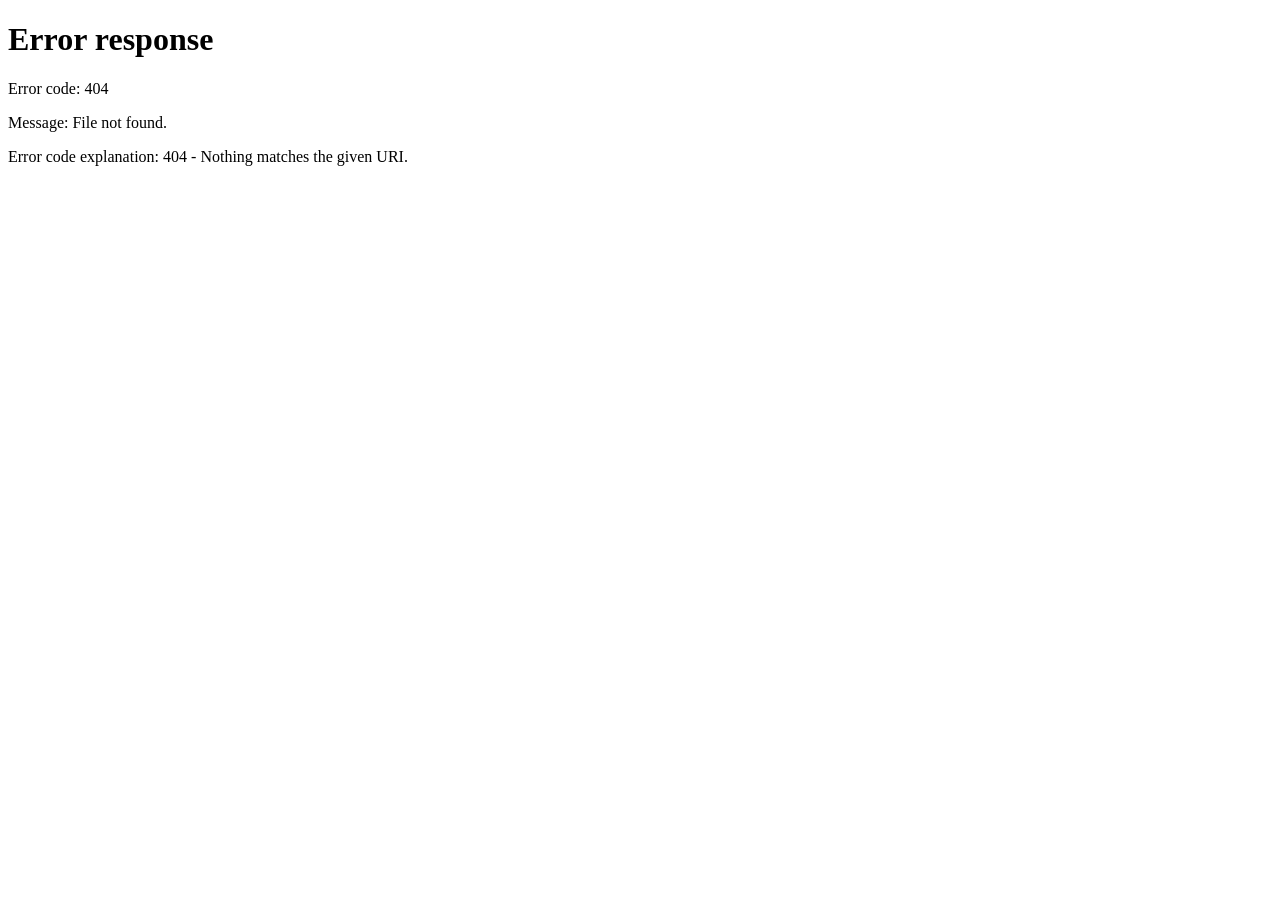
==== commit e45beef6: "final finish code" ====
--- a/Sports portal/dashboard.coach.html
+++ b/Sports portal/dashboard.coach.html
@@ -6,7 +6,7 @@
 </head>
 <body>
 
-<!-- ===== NAVBAR ===== -->
+<!-- ===== Top Bar ===== -->
 <div class="navbar">
     <h1>🏏 Sports Portal</h1>
     <div class="nav-right">
@@ -16,94 +16,50 @@
     </div>
 </div>
 
-<!-- ===== UNIFIED SIDE MENU ===== -->
-<div class="side-menu">
-    <h2>Menu</h2>
-
-    <div class="menu-item" data-role="all" onclick="switchTab('tab-home')">🏠 Home</div>
-    <div class="menu-item" data-role="coach,admin" onclick="switchTab('tab-members')">👥 Members</div>
-    <div class="menu-item" data-role="coach,admin" onclick="switchTab('tab-attendance')">📝 Attendance</div>
-    <div class="menu-item" data-role="coach,player,parent" onclick="switchTab('tab-stats')">📊 Stats</div>
-    <div class="menu-item" data-role="coach,admin,parent,player" onclick="switchTab('tab-fees')">💰 Fees</div>
-    <div class="menu-item" data-role="coach,admin,parent,player" onclick="switchTab('tab-schedule')">📅 Matches</div>
-    <div class="menu-item" data-role="coach,admin,parent,player" onclick="switchTab('tab-photos')">🖼 Photos</div>
-    <div class="menu-item" data-role="coach,player" onclick="switchTab('tab-messages')">💬 Messages</div>
-    <div class="menu-item" data-role="coach,player,parent" onclick="switchTab('tab-polls')">📌 Polls</div>
-    <div class="menu-item" data-role="parent" onclick="switchTab('tab-interviews')">📞 Interviews</div>
-    <div class="menu-item" data-role="all" onclick="switchTab('tab-profile')">👤 Profile</div>
-    <div class="menu-item" data-role="admin" onclick="switchTab('tab-admin')">⚙️ Admin Panel</div>
+<!-- ===== Top Tabs ===== -->
+<div class="top-tabs">
+    <button class="nav-btn" data-tab="tab-members" onclick="switchTab('tab-members')">Members</button>
+    <button class="nav-btn" data-tab="tab-photos" onclick="switchTab('tab-photos')">Photos</button>
+    <button class="nav-btn" data-tab="tab-teaminfo" onclick="switchTab('tab-teaminfo')">Team Info</button>
+    <button class="nav-btn" data-tab="tab-fees" onclick="switchTab('tab-fees')">Fees</button>
 </div>
 
-<!-- ===== MAIN DASHBOARD CONTENT ===== -->
 <div class="dashboard">
 
-    <!-- ===== HOME ===== -->
-    <div id="tab-home" class="tab-panel">
-        <div class="home-hero">
-            <h1 id="hero-greeting">Welcome back, Coach</h1>
-            <p>Here's what's happening with your team today.</p>
+   <div id="tab-home" class="tab-panel">
+    <div class="home-hero">
+        <h1 id="hero-greeting">Welcome back, Coach</h1>
+        <p>Here's what's happening with your team today.</p>
+    </div>
+
+    <div class="stats-grid" id="team-overview-stats"></div>
+
+    <div class="quick-actions">
+        <div class="quick-action-btn" onclick="switchTab('tab-schedule')">
+            <span class="quick-action-icon">📅</span>
+            Add Match
         </div>
-
-        <div class="stats-grid" id="team-overview-stats"></div>
-
-        <div class="card announcement-feed">
-            <h3>Latest Announcements</h3>
-            <div id="home-announcements"></div>
+        <div class="quick-action-btn" onclick="switchTab('tab-members')">
+            <span class="quick-action-icon">➕</span>
+            Add Player
+        </div>
+        <div class="quick-action-btn" onclick="switchTab('tab-fees')">
+            <span class="quick-action-icon">💰</span>
+            Manage Fees
+        </div>
+        <div class="quick-action-btn" onclick="switchTab('tab-messages')">
+            <span class="quick-action-icon">💬</span>
+            Chat
         </div>
     </div>
 
-    <!-- ===== MEMBERS ===== -->
-    <div id="tab-members" class="tab-panel" style="display:none;">
-        <h1>Members</h1>
-        <div class="card">
-            <input type="text" id="member-search" placeholder="Search by name..." oninput="renderRosterFiltered()">
-            <select id="member-grade-filter" onchange="renderRosterFiltered()">
-                <option value="all">All Grades</option>
-                <option value="1">Grade 1</option>
-                <option value="2">Grade 2</option>
-                <option value="3">Grade 3</option>
-                <option value="4">Grade 4</option>
-                <option value="5">Grade 5</option>
-                <option value="6">Grade 6</option>
-            </select>
+    <div class="card announcement-feed">
+        <h3>Latest Announcements</h3>
+        <div id="home-announcements"></div>
+    </div>
+</div>
 
-            <div id="roster-list"></div>
-
-            <hr>
-            <h3>Add New Player</h3>
-            <input type="text" id="new-player-name" placeholder="Player name">
-            <input type="text" id="new-player-password" placeholder="Password (min 6 chars)">
-            <select id="new-player-grade">
-                <option value="1">Grade 1</option>
-                <option value="2">Grade 2</option>
-                <option value="3">Grade 3</option>
-                <option value="4">Grade 4</option>
-                <option value="5">Grade 5</option>
-                <option value="6">Grade 6</option>
-            </select>
-            <button onclick="addPlayer()">Add Player</button>
-        </div>
-    </div>
-
-    <!-- ===== ATTENDANCE ===== -->
-    <div id="tab-attendance" class="tab-panel" style="display:none;">
-        <h1>Attendance</h1>
-        <div id="attendance-list"></div>
-    </div>
-
-    <!-- ===== STATS ===== -->
-    <div id="tab-stats" class="tab-panel" style="display:none;">
-        <h1>Player Stats</h1>
-        <div id="stats-list"></div>
-    </div>
-
-    <!-- ===== FEES ===== -->
-    <div id="tab-fees" class="tab-panel" style="display:none;">
-        <h1>Fees Management</h1>
-        <div id="fees-list"></div>
-    </div>
-
-    <!-- ===== MATCHES ===== -->
+    <!-- ===== SCHEDULE ===== -->
     <div id="tab-schedule" class="tab-panel" style="display:none;">
         <h1>Schedule</h1>
         <div class="card">
@@ -118,88 +74,107 @@
         </div>
     </div>
 
-    <!-- ===== PHOTOS ===== -->
-    <div id="tab-photos" class="tab-panel" style="display:none;">
-        <h1>Photos</h1>
-        <div class="card">
-            <h3>Upload New Photo</h3>
-            <input type="file" id="photo-file" accept="image/*">
-            <input type="text" id="photo-caption" placeholder="Caption (optional)">
-            <button onclick="uploadPhoto()">Upload</button>
-        </div>
-        <div id="photos-grid" class="photos-grid"></div>
-    </div>
-
     <!-- ===== MESSAGES ===== -->
     <div id="tab-messages" class="tab-panel" style="display:none;">
         <h1>Messages</h1>
         <div id="messages-list"></div>
     </div>
 
-    <!-- ===== POLLS ===== -->
-    <div id="tab-polls" class="tab-panel" style="display:none;">
-        <h1>Polls</h1>
-        <div id="polls-list"></div>
-        <hr>
-        <h3>Create Poll</h3>
-        <input type="text" id="poll-question" placeholder="Poll question">
-        <input type="text" id="poll-options" placeholder="Comma-separated options">
-        <button onclick="createPollUI()">Create Poll</button>
-    </div>
-
-    <!-- ===== INTERVIEWS ===== -->
-    <div id="tab-interviews" class="tab-panel" style="display:none;">
-        <h1>Parent Interviews</h1>
-        <div id="interviews-list"></div>
-    </div>
-
-    <!-- ===== PROFILE ===== -->
-    <div id="tab-profile" class="tab-panel" style="display:none;">
-        <h1>Your Profile</h1>
-        <div id="coach-profile"></div>
-    </div>
-
-    <!-- ===== ADMIN PANEL ===== -->
-    <div id="tab-admin" class="tab-panel" style="display:none;">
-        <h1>Admin Panel</h1>
-
+    <!-- ===== MEMBERS (coach can add/remove) ===== -->
+    <div id="tab-members" class="tab-panel" style="display:none;">
+        <h1>Members</h1>
         <div class="card">
-            <h3>Staff Accounts</h3>
-            <div id="admin-staff-accounts"></div>
-        </div>
-
-        <div class="card">
-            <h3>Player Accounts</h3>
-            <div id="admin-player-accounts"></div>
-        </div>
-
-        <div class="card">
-            <h3>Parent Accounts</h3>
-            <div id="admin-parent-accounts"></div>
-        </div>
-
-        <div class="card">
-            <h3>Audit Log</h3>
-            <div id="audit-log-list"></div>
+            <div id="roster-list"></div>
+            <hr>
+            <h3>Add New Player</h3>
+            <input type="text" id="new-player-name" placeholder="Player name">
+            <button onclick="addPlayer()">Add Player</button>
         </div>
     </div>
 
+   <!-- ===== PHOTOS ===== -->
+<div id="tab-photos" class="tab-panel" style="display:none;">
+    <h1>Photos</h1>
+    <div class="card">
+        <h3>Upload New Photo</h3>
+        <input type="file" id="photo-file" accept="image/*">
+        <input type="text" id="photo-caption" placeholder="Caption (optional)">
+        <button onclick="uploadPhoto()">Upload</button>
+    </div>
+    <div id="photos-grid" class="photos-grid"></div>
+</div>
+
+    <!-- ===== TEAM INFO ===== -->
+    <div id="tab-teaminfo" class="tab-panel" style="display:none;">
+        <h1>Team Info</h1>
+        <div class="card">
+            <h3>Senior Cricket Squad</h3>
+            <p>Home Ground: Central Oval</p>
+            <p>Training: Tuesdays & Thursdays, 5:30 PM</p>
+        </div>
+    </div>
+
+    <!-- ===== FEES (coach can toggle) ===== -->
+    <div id="tab-fees" class="tab-panel" style="display:none;">
+        <h1>Fees Management</h1>
+        <div id="fees-list"></div>
+    </div>
+
+    <!-- ===== ANNOUNCEMENTS (posting lives on Home + here for convenience) ===== -->
+    <div id="tab-announcements" class="tab-panel" style="display:none;">
+        <h1>Post Announcement</h1>
+        <div class="card">
+            <input type="text" id="new-announcement" placeholder="Write an announcement...">
+            <button onclick="postAnnouncement()">Post</button>
+        </div>
+    </div>
+
+    <!-- ===== PROFILE (You) ===== -->
+    <div id="tab-profile" class="tab-panel" style="display:none;">
+        <h1>Profile</h1>
+        <div class="card">
+            <h3>Coach Account</h3>
+            <p id="username-label-2"></p>
+        </div>
+        <div class="card">
+            <h3>Help & Support</h3>
+            <button onclick="switchTab('tab-help')">About, Help & Logout</button>
+        </div>
+    </div>
+
+    <!-- ===== HELP & SUPPORT ===== -->
+    <div id="tab-help" class="tab-panel" style="display:none;">
+        <h1>Help & Support</h1>
+        <div class="card">
+            <h3>About App</h3>
+            <p>Sports Portal — Cricket Management System. Built as a Year 12 Software Engineering major project.</p>
+        </div>
+        <div class="card">
+            <button onclick="logout()">Log Out</button>
+        </div>
+    </div>
+
+</div>
+
+<!-- ===== Bottom Nav ===== -->
+<div class="bottom-nav">
+    <button class="nav-btn active" data-tab="tab-home" onclick="switchTab('tab-home')">Home</button>
+    <button class="nav-btn" data-tab="tab-schedule" onclick="switchTab('tab-schedule')">Schedule</button>
+    <button class="nav-btn" data-tab="tab-messages" onclick="switchTab('tab-messages')">Messages</button>
+    <button class="nav-btn" data-tab="tab-profile" onclick="switchTab('tab-profile')">You</button>
 </div>
 
 <script src="script.js"></script>
 <script>
     requireLogin("coach");
     renderNavbar();
-    applyPermissions();
-    renderTeamOverviewCoach();
-    renderRecentAnnouncementsHome();
-    renderRosterFiltered();
+    renderMatches();
+    renderRoster();
     renderFeesCoach();
-    renderMatches();
-    renderPhotos();
+    renderAnnouncements();
     renderMessages();
-    renderAuditLog();
+
+    const label2 = document.getElementById("username-label-2");
+    if (label2) label2.textContent = "Username: " + localStorage.getItem("loggedInUser");
 </script>
 
-</body>
-</html>
--- a/Sports portal/styles.css
+++ b/Sports portal/styles.css
@@ -608,26 +608,3 @@
     border-left: 3px solid #f4c430;
 }
 
-.grade-badge {
-    display: inline-block;
-    background: #eef2ff;
-    color: #3b82f6;
-    padding: 2px 8px;
-    border-radius: 10px;
-    font-size: 11px;
-    font-weight: 700;
-    margin-left: 6px;
-}
-
-.filter-bar {
-    display: flex;
-    gap: 10px;
-    margin-bottom: 14px;
-    flex-wrap: wrap;
-}
-
-.filter-bar input, .filter-bar select {
-    margin: 0;
-    flex: 1;
-    min-width: 140px;
-}
